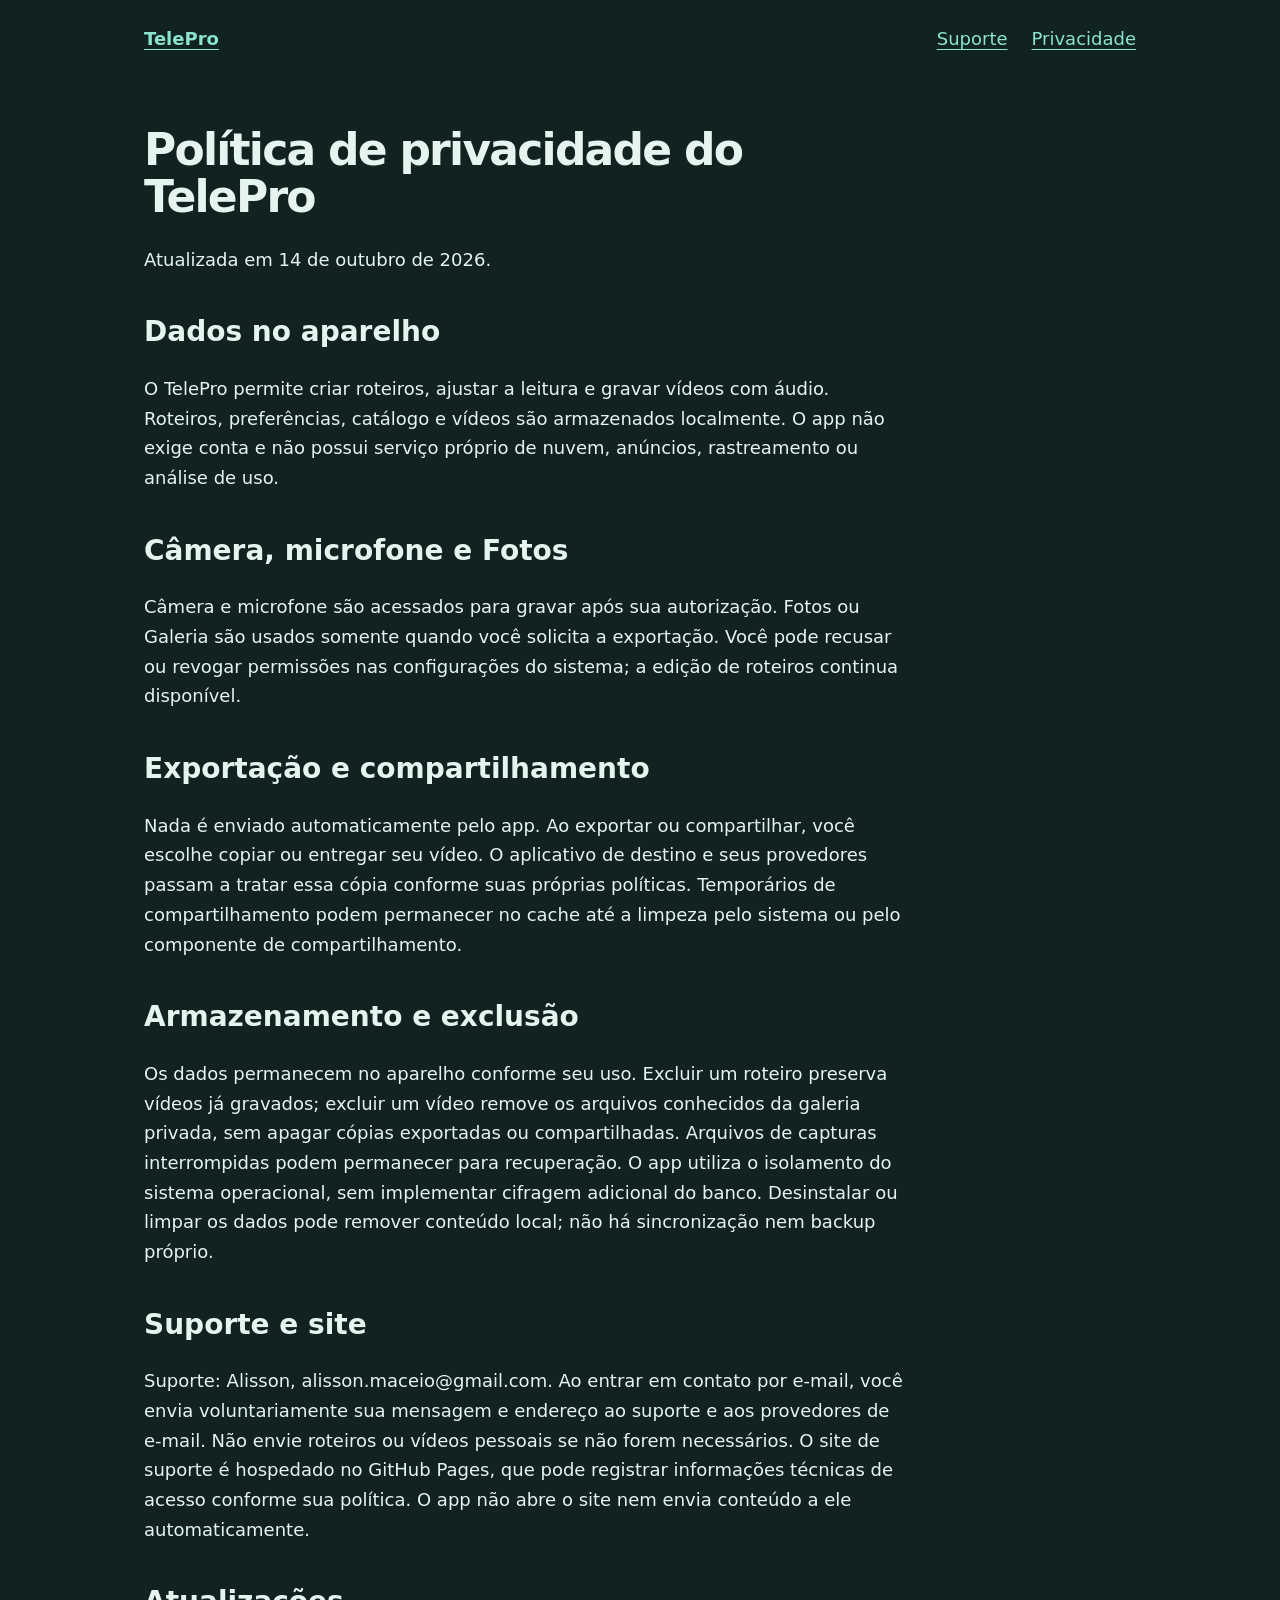
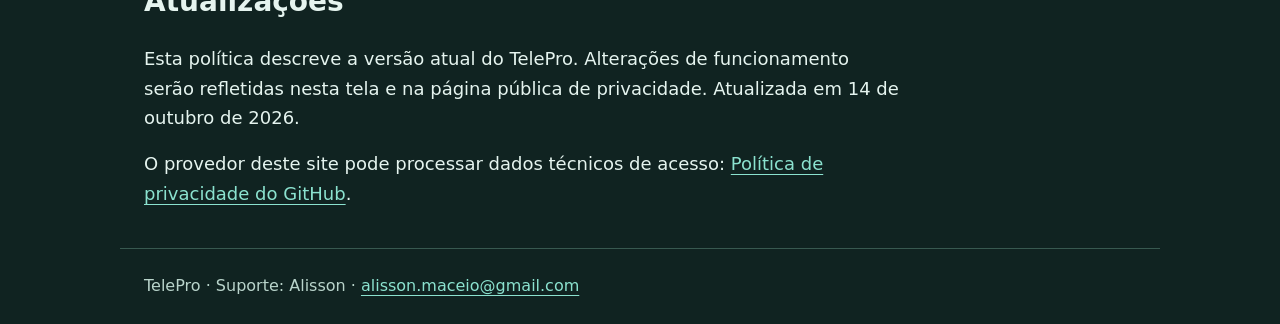
==== privacidade.html @ 236fbfca "Publish TelePro support and privacy site" ====
<!doctype html><html lang="pt-BR"><head><meta charset="utf-8"><meta name="viewport" content="width=device-width,initial-scale=1"><title>Privacidade — TelePro</title><meta name="description" content="TelePro: roteiros locais, leitura automática e gravação com áudio. Suporte e privacidade."><link rel="icon" href="icone.png"><link rel="stylesheet" href="style.css"></head><body><header><a href="./" aria-label="TelePro, início"><strong>TelePro</strong></a><nav aria-label="Navegação"><a href="./#suporte">Suporte</a><a href="privacidade.html">Privacidade</a></nav></header><main><article class="policy"><h1>Política de privacidade do TelePro</h1><p>Atualizada em 14 de outubro de 2026.</p><h2>Dados no aparelho</h2><p>O TelePro permite criar roteiros, ajustar a leitura e gravar vídeos com áudio. Roteiros, preferências, catálogo e vídeos são armazenados localmente. O app não exige conta e não possui serviço próprio de nuvem, anúncios, rastreamento ou análise de uso.</p><h2>Câmera, microfone e Fotos</h2><p>Câmera e microfone são acessados para gravar após sua autorização. Fotos ou Galeria são usados somente quando você solicita a exportação. Você pode recusar ou revogar permissões nas configurações do sistema; a edição de roteiros continua disponível.</p><h2>Exportação e compartilhamento</h2><p>Nada é enviado automaticamente pelo app. Ao exportar ou compartilhar, você escolhe copiar ou entregar seu vídeo. O aplicativo de destino e seus provedores passam a tratar essa cópia conforme suas próprias políticas. Temporários de compartilhamento podem permanecer no cache até a limpeza pelo sistema ou pelo componente de compartilhamento.</p><h2>Armazenamento e exclusão</h2><p>Os dados permanecem no aparelho conforme seu uso. Excluir um roteiro preserva vídeos já gravados; excluir um vídeo remove os arquivos conhecidos da galeria privada, sem apagar cópias exportadas ou compartilhadas. Arquivos de capturas interrompidas podem permanecer para recuperação. O app utiliza o isolamento do sistema operacional, sem implementar cifragem adicional do banco. Desinstalar ou limpar os dados pode remover conteúdo local; não há sincronização nem backup próprio.</p><h2>Suporte e site</h2><p>Suporte: Alisson, alisson.maceio@gmail.com. Ao entrar em contato por e-mail, você envia voluntariamente sua mensagem e endereço ao suporte e aos provedores de e-mail. Não envie roteiros ou vídeos pessoais se não forem necessários. O site de suporte é hospedado no GitHub Pages, que pode registrar informações técnicas de acesso conforme sua política. O app não abre o site nem envia conteúdo a ele automaticamente.</p><h2>Atualizações</h2><p>Esta política descreve a versão atual do TelePro. Alterações de funcionamento serão refletidas nesta tela e na página pública de privacidade. Atualizada em 14 de outubro de 2026.</p><p>O provedor deste site pode processar dados técnicos de acesso: <a href="https://docs.github.com/site-policy/privacy-policies/github-general-privacy-statement">Política de privacidade do GitHub</a>.</p></article></main><footer>TelePro · Suporte: Alisson · <a href="mailto:alisson.maceio@gmail.com">alisson.maceio@gmail.com</a></footer></body></html>
---- style.css ----
*{box-sizing:border-box}body{margin:0;background:#102321;color:#e5f4ef;font:18px/1.65 system-ui,sans-serif}a{color:#8be2cf;text-underline-offset:4px}a:focus-visible{outline:3px solid #f4c66a;outline-offset:5px}header,main,footer{max-width:1040px;margin:auto;padding:24px}header{display:flex;align-items:center;justify-content:space-between;gap:24px;flex-wrap:wrap}nav{display:flex;gap:24px}h1{font-size:clamp(36px,7vw,72px);line-height:1.08;letter-spacing:-.04em;margin:24px 0}h2{font-size:28px;line-height:1.3;margin-top:40px}.hero{display:grid;grid-template-columns:1fr 220px;gap:32px;align-items:center;padding:48px 0}.hero img{width:220px;height:220px;border-radius:40px}.lead{font-size:22px;color:#b9d4cb}.pill{display:inline-block;border:1px solid #538378;border-radius:100px;padding:8px 18px}.cards{display:grid;grid-template-columns:repeat(3,1fr);gap:20px;margin:40px 0}.card{background:#193630;border:1px solid #385950;border-radius:24px;padding:24px}.card h2{font-size:24px;margin:0 0 12px}.policy{max-width:760px}.policy h1{font-size:44px}.support{border-top:1px solid #385950;padding-top:24px}footer{color:#b9d4cb;border-top:1px solid #385950;font-size:16px}button{font:inherit}p{margin:16px 0}@media(max-width:700px){.hero{grid-template-columns:1fr;padding:24px 0}.hero img{width:128px;height:128px;grid-row:1}.cards{grid-template-columns:1fr}header,main,footer{padding:20px}.policy h1{font-size:36px}}
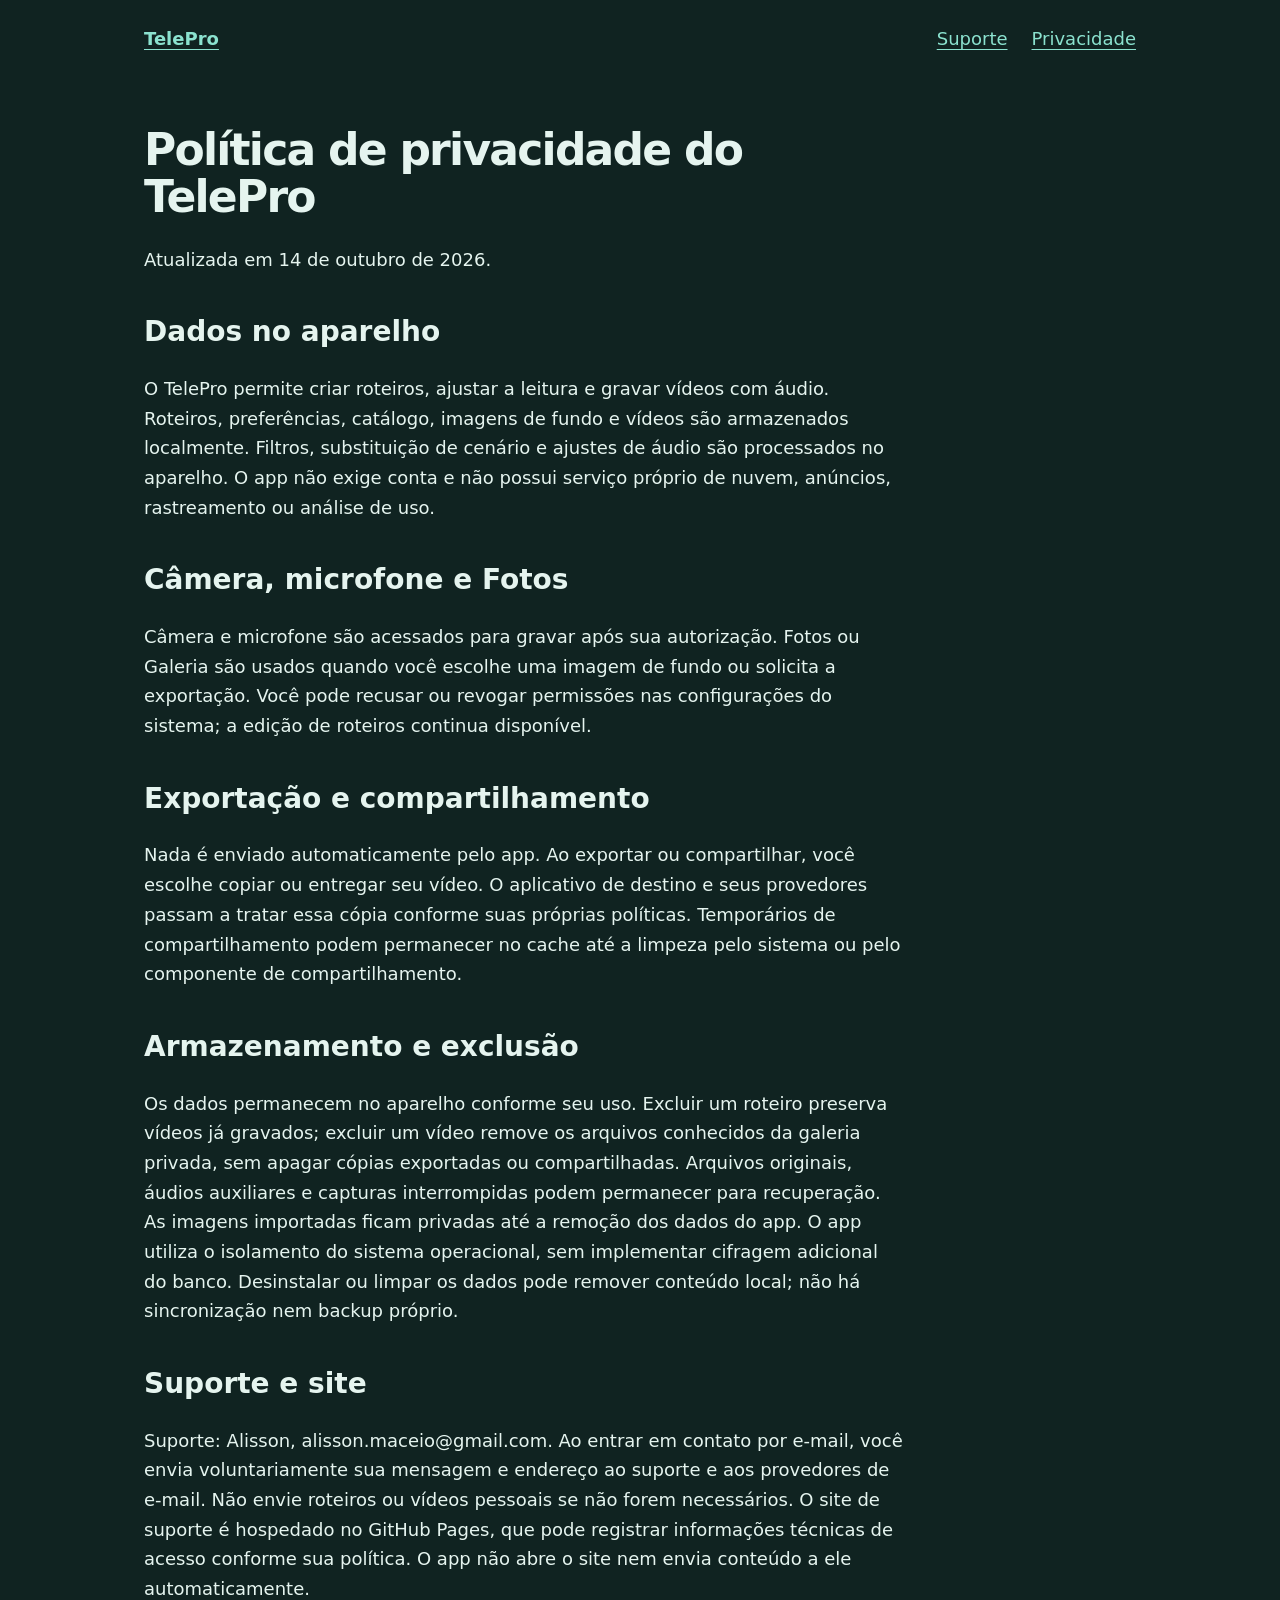
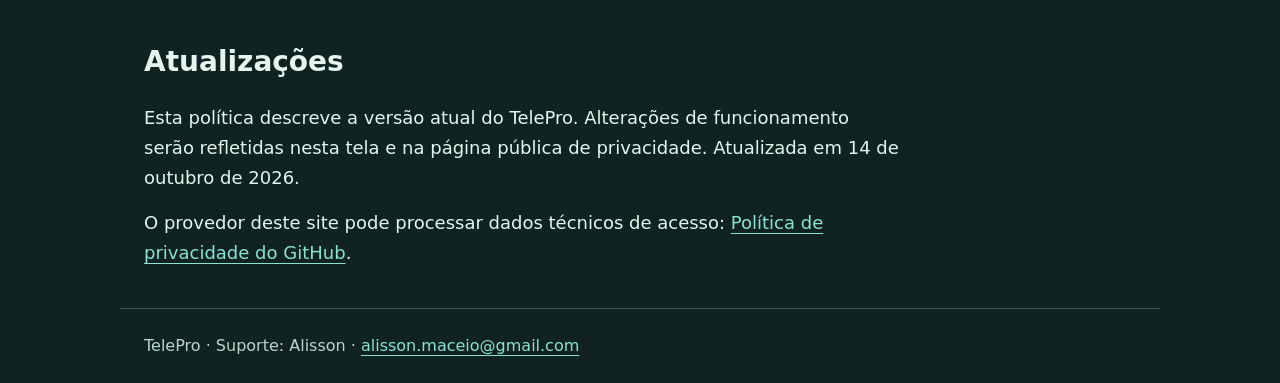
==== commit 13db67c5: "Describe local video effects and imported background privacy" ====
--- a/privacidade.html
+++ b/privacidade.html
@@ -1 +1 @@
-<!doctype html><html lang="pt-BR"><head><meta charset="utf-8"><meta name="viewport" content="width=device-width,initial-scale=1"><title>Privacidade — TelePro</title><meta name="description" content="TelePro: roteiros locais, leitura automática e gravação com áudio. Suporte e privacidade."><link rel="icon" href="icone.png"><link rel="stylesheet" href="style.css"></head><body><header><a href="./" aria-label="TelePro, início"><strong>TelePro</strong></a><nav aria-label="Navegação"><a href="./#suporte">Suporte</a><a href="privacidade.html">Privacidade</a></nav></header><main><article class="policy"><h1>Política de privacidade do TelePro</h1><p>Atualizada em 14 de outubro de 2026.</p><h2>Dados no aparelho</h2><p>O TelePro permite criar roteiros, ajustar a leitura e gravar vídeos com áudio. Roteiros, preferências, catálogo e vídeos são armazenados localmente. O app não exige conta e não possui serviço próprio de nuvem, anúncios, rastreamento ou análise de uso.</p><h2>Câmera, microfone e Fotos</h2><p>Câmera e microfone são acessados para gravar após sua autorização. Fotos ou Galeria são usados somente quando você solicita a exportação. Você pode recusar ou revogar permissões nas configurações do sistema; a edição de roteiros continua disponível.</p><h2>Exportação e compartilhamento</h2><p>Nada é enviado automaticamente pelo app. Ao exportar ou compartilhar, você escolhe copiar ou entregar seu vídeo. O aplicativo de destino e seus provedores passam a tratar essa cópia conforme suas próprias políticas. Temporários de compartilhamento podem permanecer no cache até a limpeza pelo sistema ou pelo componente de compartilhamento.</p><h2>Armazenamento e exclusão</h2><p>Os dados permanecem no aparelho conforme seu uso. Excluir um roteiro preserva vídeos já gravados; excluir um vídeo remove os arquivos conhecidos da galeria privada, sem apagar cópias exportadas ou compartilhadas. Arquivos de capturas interrompidas podem permanecer para recuperação. O app utiliza o isolamento do sistema operacional, sem implementar cifragem adicional do banco. Desinstalar ou limpar os dados pode remover conteúdo local; não há sincronização nem backup próprio.</p><h2>Suporte e site</h2><p>Suporte: Alisson, alisson.maceio@gmail.com. Ao entrar em contato por e-mail, você envia voluntariamente sua mensagem e endereço ao suporte e aos provedores de e-mail. Não envie roteiros ou vídeos pessoais se não forem necessários. O site de suporte é hospedado no GitHub Pages, que pode registrar informações técnicas de acesso conforme sua política. O app não abre o site nem envia conteúdo a ele automaticamente.</p><h2>Atualizações</h2><p>Esta política descreve a versão atual do TelePro. Alterações de funcionamento serão refletidas nesta tela e na página pública de privacidade. Atualizada em 14 de outubro de 2026.</p><p>O provedor deste site pode processar dados técnicos de acesso: <a href="https://docs.github.com/site-policy/privacy-policies/github-general-privacy-statement">Política de privacidade do GitHub</a>.</p></article></main><footer>TelePro · Suporte: Alisson · <a href="mailto:alisson.maceio@gmail.com">alisson.maceio@gmail.com</a></footer></body></html>+<!doctype html><html lang="pt-BR"><head><meta charset="utf-8"><meta name="viewport" content="width=device-width,initial-scale=1"><title>Privacidade — TelePro</title><meta name="description" content="TelePro: roteiros locais, leitura automática e gravação com áudio. Suporte e privacidade."><link rel="icon" href="icone.png"><link rel="stylesheet" href="style.css"></head><body><header><a href="./" aria-label="TelePro, início"><strong>TelePro</strong></a><nav aria-label="Navegação"><a href="./#suporte">Suporte</a><a href="privacidade.html">Privacidade</a></nav></header><main><article class="policy"><h1>Política de privacidade do TelePro</h1><p>Atualizada em 14 de outubro de 2026.</p><h2>Dados no aparelho</h2><p>O TelePro permite criar roteiros, ajustar a leitura e gravar vídeos com áudio. Roteiros, preferências, catálogo, imagens de fundo e vídeos são armazenados localmente. Filtros, substituição de cenário e ajustes de áudio são processados no aparelho. O app não exige conta e não possui serviço próprio de nuvem, anúncios, rastreamento ou análise de uso.</p><h2>Câmera, microfone e Fotos</h2><p>Câmera e microfone são acessados para gravar após sua autorização. Fotos ou Galeria são usados quando você escolhe uma imagem de fundo ou solicita a exportação. Você pode recusar ou revogar permissões nas configurações do sistema; a edição de roteiros continua disponível.</p><h2>Exportação e compartilhamento</h2><p>Nada é enviado automaticamente pelo app. Ao exportar ou compartilhar, você escolhe copiar ou entregar seu vídeo. O aplicativo de destino e seus provedores passam a tratar essa cópia conforme suas próprias políticas. Temporários de compartilhamento podem permanecer no cache até a limpeza pelo sistema ou pelo componente de compartilhamento.</p><h2>Armazenamento e exclusão</h2><p>Os dados permanecem no aparelho conforme seu uso. Excluir um roteiro preserva vídeos já gravados; excluir um vídeo remove os arquivos conhecidos da galeria privada, sem apagar cópias exportadas ou compartilhadas. Arquivos originais, áudios auxiliares e capturas interrompidas podem permanecer para recuperação. As imagens importadas ficam privadas até a remoção dos dados do app. O app utiliza o isolamento do sistema operacional, sem implementar cifragem adicional do banco. Desinstalar ou limpar os dados pode remover conteúdo local; não há sincronização nem backup próprio.</p><h2>Suporte e site</h2><p>Suporte: Alisson, alisson.maceio@gmail.com. Ao entrar em contato por e-mail, você envia voluntariamente sua mensagem e endereço ao suporte e aos provedores de e-mail. Não envie roteiros ou vídeos pessoais se não forem necessários. O site de suporte é hospedado no GitHub Pages, que pode registrar informações técnicas de acesso conforme sua política. O app não abre o site nem envia conteúdo a ele automaticamente.</p><h2>Atualizações</h2><p>Esta política descreve a versão atual do TelePro. Alterações de funcionamento serão refletidas nesta tela e na página pública de privacidade. Atualizada em 14 de outubro de 2026.</p><p>O provedor deste site pode processar dados técnicos de acesso: <a href="https://docs.github.com/site-policy/privacy-policies/github-general-privacy-statement">Política de privacidade do GitHub</a>.</p></article></main><footer>TelePro · Suporte: Alisson · <a href="mailto:alisson.maceio@gmail.com">alisson.maceio@gmail.com</a></footer></body></html>
